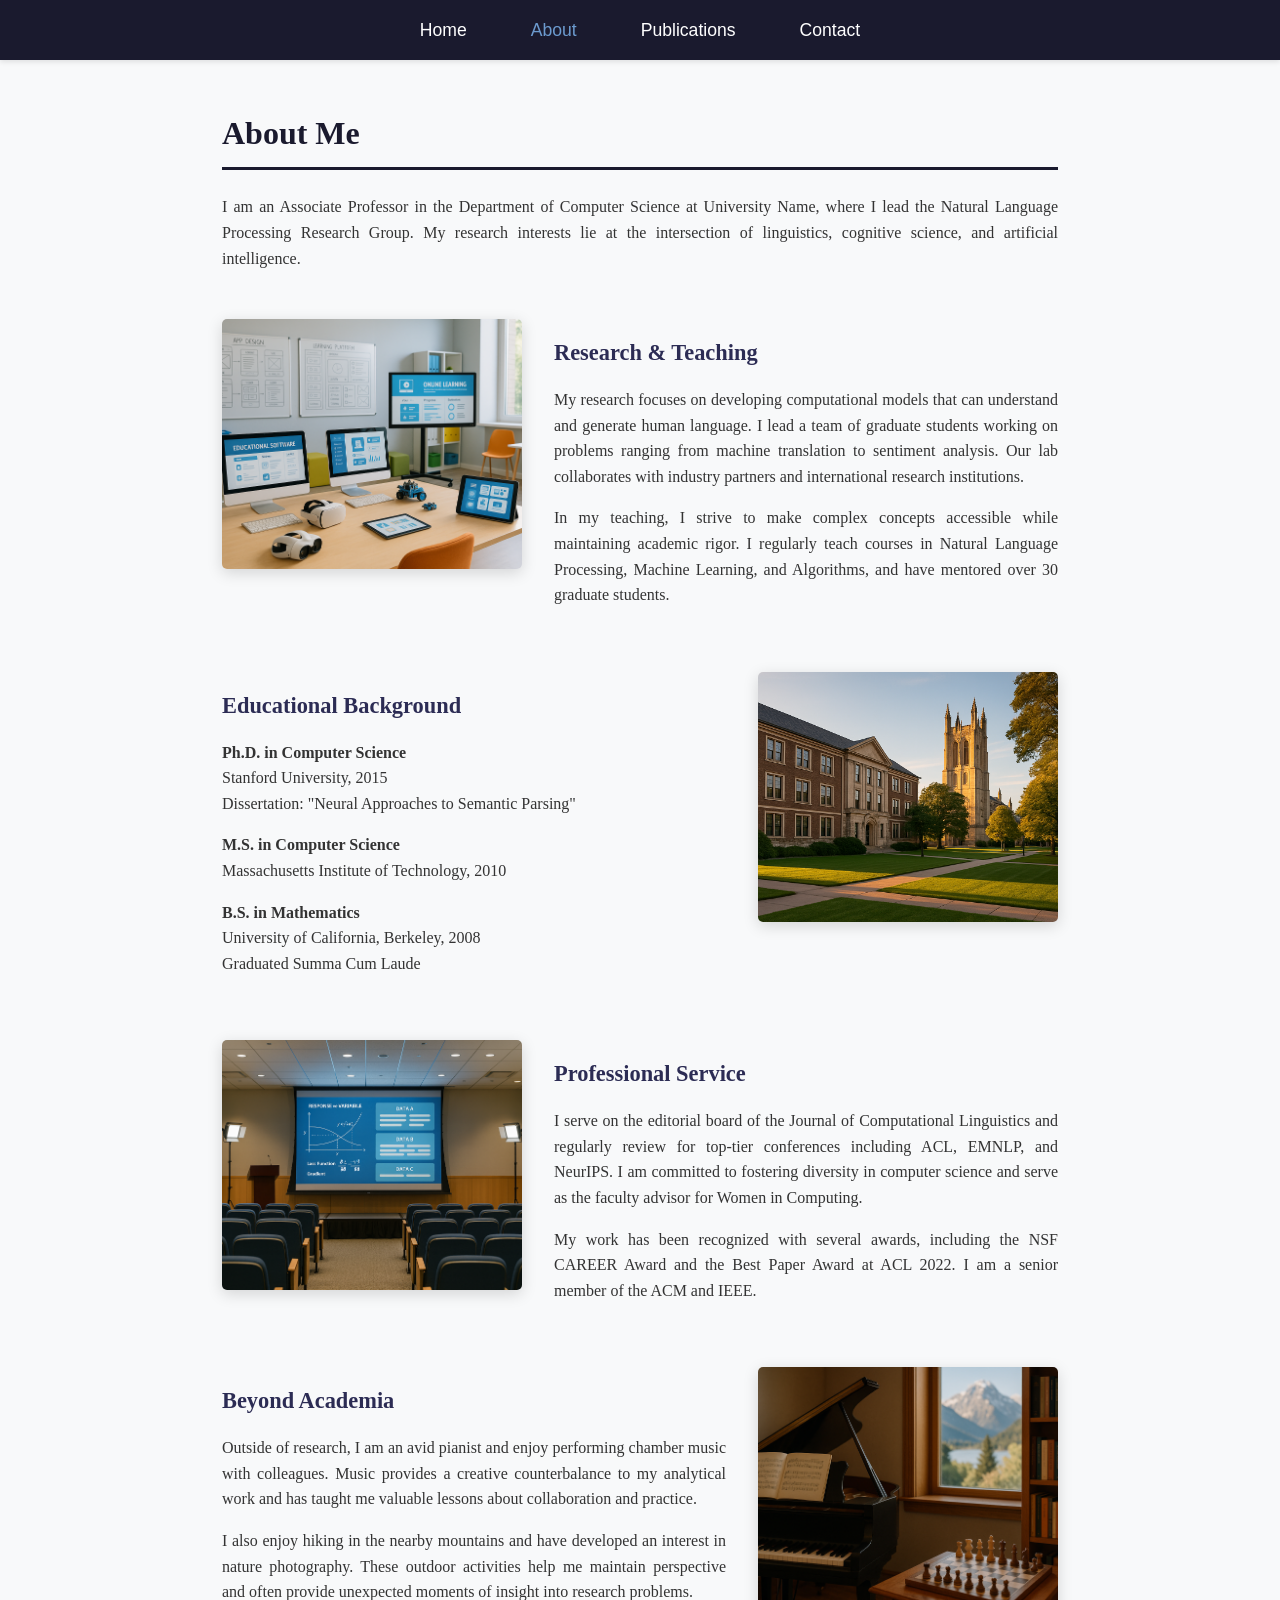
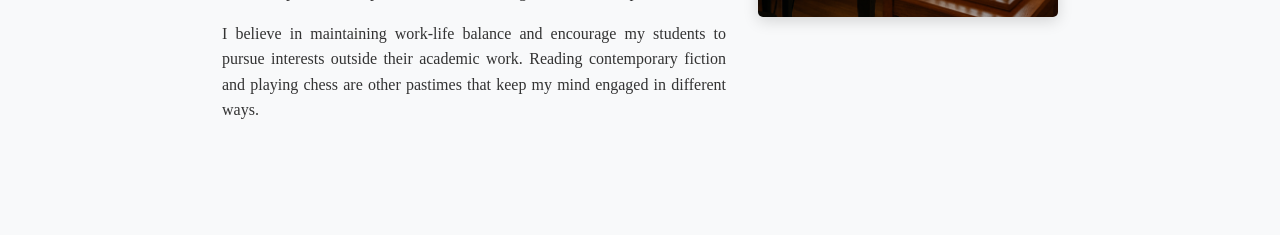
==== about.html @ 494d5796 "Initial commit" ====
<!DOCTYPE html>
<html lang="en">
<head>
    <meta charset="UTF-8">
    <meta name="viewport" content="width=device-width, initial-scale=1.0">
    <!-- CHANGE: Update the title with your name -->
    <title>Dr. Jane Smith - About</title>
    <link rel="stylesheet" href="styles.css">
</head>
<body>
    <nav>
        <ul>
            <li><a href="index.html">Home</a></li>
            <li><a href="about.html" class="active">About</a></li>
            <li><a href="publications.html">Publications</a></li>
            <li><a href="contact.html">Contact</a></li>
        </ul>
    </nav>

    <div class="container">
        <h2>About Me</h2>
        
        <!-- CHANGE: Update with your background information -->
        <p>I am an Associate Professor in the Department of Computer Science at University Name, where I lead the Natural Language Processing Research Group. My research interests lie at the intersection of linguistics, cognitive science, and artificial intelligence.</p>
        
        <!-- Research Section with Image -->
        <div class="about-section">
            <!-- CHANGE: Replace "research.png" with your research-related photo -->
            <img src="research.png" alt="Research Lab" class="about-image">
            <div class="about-text">
                <h3>Research & Teaching</h3>
                <!-- CHANGE: Update with your research description -->
                <p>My research focuses on developing computational models that can understand and generate human language. I lead a team of graduate students working on problems ranging from machine translation to sentiment analysis. Our lab collaborates with industry partners and international research institutions.</p>
                
                <p>In my teaching, I strive to make complex concepts accessible while maintaining academic rigor. I regularly teach courses in Natural Language Processing, Machine Learning, and Algorithms, and have mentored over 30 graduate students.</p>
            </div>
        </div>

        <!-- Education Section with Image -->
        <div class="about-section reverse">
            <!-- CHANGE: Replace "education.png" with graduation or university photo -->
            <img src="education.png" alt="Academic Background" class="about-image">
            <div class="about-text">
                <h3>Educational Background</h3>
                <!-- CHANGE: Update with your educational history -->
                <p><strong>Ph.D. in Computer Science</strong><br>
                Stanford University, 2015<br>
                Dissertation: "Neural Approaches to Semantic Parsing"</p>
                
                <p><strong>M.S. in Computer Science</strong><br>
                Massachusetts Institute of Technology, 2010</p>
                
                <p><strong>B.S. in Mathematics</strong><br>
                University of California, Berkeley, 2008<br>
                Graduated Summa Cum Laude</p>
            </div>
        </div>

        <!-- Professional Interests -->
        <div class="about-section">
            <!-- CHANGE: Replace "conference.png" with professional activity photo -->
            <img src="conference.png" alt="Professional Activities" class="about-image">
            <div class="about-text">
                <h3>Professional Service</h3>
                <!-- CHANGE: Update with your professional activities -->
                <p>I serve on the editorial board of the Journal of Computational Linguistics and regularly review for top-tier conferences including ACL, EMNLP, and NeurIPS. I am committed to fostering diversity in computer science and serve as the faculty advisor for Women in Computing.</p>
                
                <p>My work has been recognized with several awards, including the NSF CAREER Award and the Best Paper Award at ACL 2022. I am a senior member of the ACM and IEEE.</p>
            </div>
        </div>

        <!-- Personal Interests Section with Image -->
        <div class="about-section reverse">
            <!-- CHANGE: Replace "personal.png" with a photo related to hobbies -->
            <img src="personal.png" alt="Personal Interests" class="about-image">
            <div class="about-text">
                <h3>Beyond Academia</h3>
                <!-- CHANGE: Update with your personal interests -->
                <p>Outside of research, I am an avid pianist and enjoy performing chamber music with colleagues. Music provides a creative counterbalance to my analytical work and has taught me valuable lessons about collaboration and practice.</p>
                
                <p>I also enjoy hiking in the nearby mountains and have developed an interest in nature photography. These outdoor activities help me maintain perspective and often provide unexpected moments of insight into research problems.</p>
                
                <p>I believe in maintaining work-life balance and encourage my students to pursue interests outside their academic work. Reading contemporary fiction and playing chess are other pastimes that keep my mind engaged in different ways.</p>
            </div>
        </div>
    </div>
</body>
</html>
---- styles.css ----
/* ============================================
   RESET & GENERAL STYLES
   ============================================ */
* {
    margin: 0;
    padding: 0;
    box-sizing: border-box;
}

body {
    font-family: 'Georgia', 'Times New Roman', serif;
    line-height: 1.6;
    color: #333;
    background-color: #f8f9fa;
}

/* ============================================
   NAVIGATION BAR
   ============================================ */
nav {
    background-color: #1a1a2e;
    padding: 1rem 0;
    position: sticky;
    top: 0;
    z-index: 100;
    box-shadow: 0 2px 5px rgba(0,0,0,0.1);
}

nav ul {
    list-style: none;
    display: flex;
    justify-content: center;
    gap: 2rem;
    flex-wrap: wrap;
}

nav a {
    color: #fff;
    text-decoration: none;
    font-size: 1.1rem;
    transition: color 0.3s;
    font-family: 'Arial', sans-serif;
    padding: 0.5rem 1rem;
}

nav a:hover,
nav a.active {
    color: #6c9bcf;
}

/* ============================================
   CONTAINER & LAYOUT
   ============================================ */
.container {
    max-width: 900px;
    margin: 0 auto;
    padding: 3rem 2rem;
    min-height: calc(100vh - 60px);
}

h1 {
    font-size: 2.5rem;
    margin-bottom: 1rem;
    color: #1a1a2e;
}

h2 {
    font-size: 2rem;
    margin-bottom: 1.5rem;
    color: #1a1a2e;
    border-bottom: 3px solid #1a1a2e;
    padding-bottom: 0.5rem;
}

h3 {
    font-size: 1.4rem;
    margin-top: 1rem;
    margin-bottom: 1rem;
    color: #2c2c54;
}

h4 {
    font-size: 1.1rem;
    margin-bottom: 0.5rem;
    color: #1a1a2e;
}

p {
    margin-bottom: 1rem;
    text-align: justify;
}

/* ============================================
   HOME PAGE STYLES
   ============================================ */
.home-content {
    display: flex;
    align-items: center;
    gap: 3rem;
    margin-top: 3rem;
    flex-wrap: wrap;
}

.portrait-container {
    flex-shrink: 0;
}

.portrait {
    width: 280px;
    height: 320px;
    object-fit: cover;
    border-radius: 5px;
    box-shadow: 0 4px 15px rgba(0,0,0,0.2);
}

.home-text {
    flex: 1;
    min-width: 300px;
}

.subtitle {
    font-size: 1.3rem;
    color: #555;
    margin-bottom: 1.5rem;
    font-style: italic;
}

/* ============================================
   ABOUT PAGE STYLES
   ============================================ */
.about-section {
    display: flex;
    gap: 2rem;
    margin: 3rem 0;
    align-items: flex-start;
    flex-wrap: wrap;
}

.about-section.reverse {
    flex-direction: row-reverse;
}

.about-image {
    width: 300px;
    height: 250px;
    object-fit: cover;
    border-radius: 5px;
    box-shadow: 0 4px 15px rgba(0,0,0,0.15);
    flex-shrink: 0;
}

.about-text {
    flex: 1;
    min-width: 300px;
}

.about-text p {
    margin-bottom: 1rem;
}

/* ============================================
   PUBLICATIONS PAGE STYLES
   ============================================ */
.publication {
    background: white;
    padding: 1.5rem;
    margin-bottom: 1.5rem;
    border-radius: 5px;
    box-shadow: 0 2px 8px rgba(0,0,0,0.1);
    border-left: 4px solid #1a1a2e;
}

.publication-meta {
    font-style: italic;
    color: #666;
    margin-bottom: 0.5rem;
}

/* ============================================
   CONTACT PAGE STYLES
   ============================================ */
.contact-info {
    background: white;
    padding: 2rem;
    border-radius: 5px;
    box-shadow: 0 2px 8px rgba(0,0,0,0.1);
    margin-top: 2rem;
}

.contact-item {
    margin-bottom: 1.5rem;
}

.contact-item strong {
    display: block;
    margin-bottom: 0.3rem;
    color: #1a1a2e;
    font-size: 1.1rem;
}

.contact-item a {
    color: #2c5aa0;
    text-decoration: none;
}

.contact-item a:hover {
    text-decoration: underline;
}

/* ============================================
   RESPONSIVE DESIGN
   ============================================ */
@media (max-width: 768px) {
    .home-content {
        flex-direction: column;
        text-align: center;
    }

    .portrait {
        margin: 0 auto;
    }

    .about-section,
    .about-section.reverse {
        flex-direction: column;
    }

    .about-image {
        width: 100%;
        height: auto;
        max-height: 300px;
    }

    nav ul {
        gap: 1rem;
    }

    h1 {
        font-size: 2rem;
    }

    h2 {
        font-size: 1.7rem;
    }

    .container {
        padding: 2rem 1rem;
    }
}
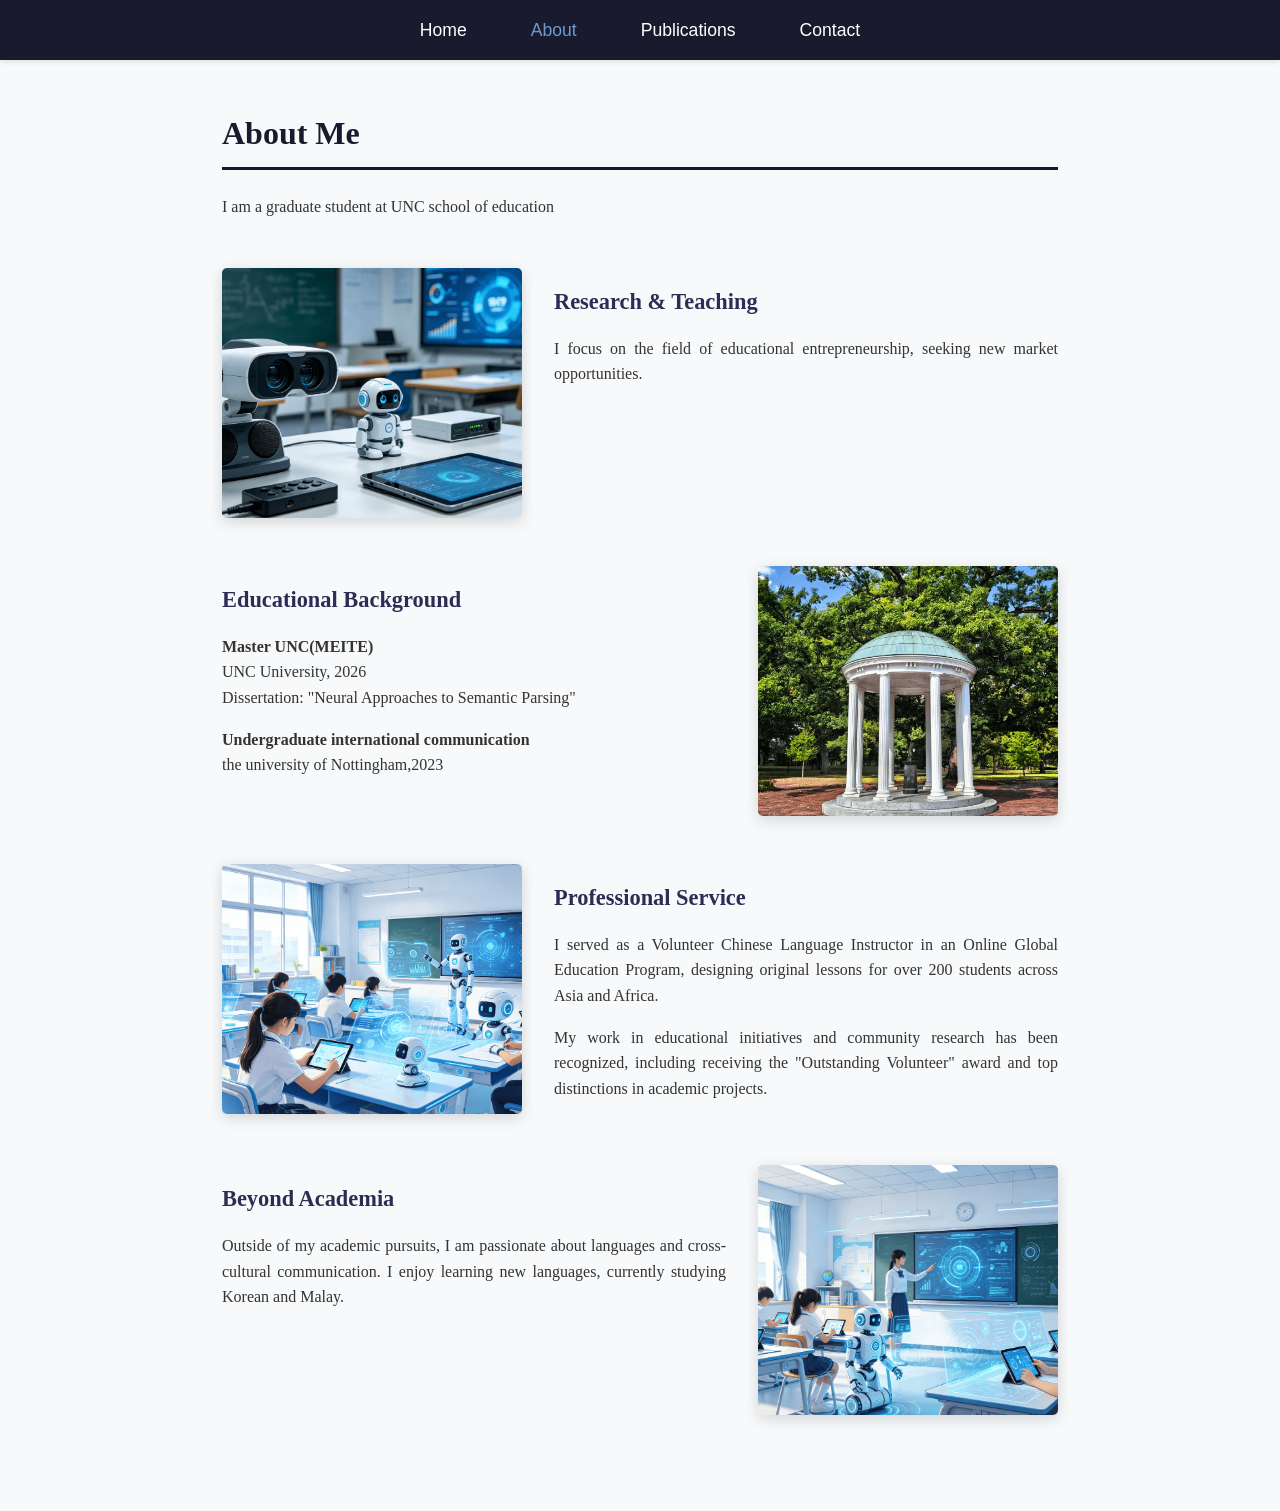
==== commit 6006fc9e: "Update about.html" ====
--- a/about.html
+++ b/about.html
@@ -4,7 +4,7 @@
     <meta charset="UTF-8">
     <meta name="viewport" content="width=device-width, initial-scale=1.0">
     <!-- CHANGE: Update the title with your name -->
-    <title>Dr. Jane Smith - About</title>
+    <title>Zhang Jialing - About</title>
     <link rel="stylesheet" href="styles.css">
 </head>
 <body>
@@ -21,18 +21,16 @@
         <h2>About Me</h2>
         
         <!-- CHANGE: Update with your background information -->
-        <p>I am an Associate Professor in the Department of Computer Science at University Name, where I lead the Natural Language Processing Research Group. My research interests lie at the intersection of linguistics, cognitive science, and artificial intelligence.</p>
-        
+        <p>I am a graduate student at UNC school of education
         <!-- Research Section with Image -->
         <div class="about-section">
             <!-- CHANGE: Replace "research.png" with your research-related photo -->
-            <img src="research.png" alt="Research Lab" class="about-image">
+            <img src="research.png" alt="Research classroom" class="about-image">
             <div class="about-text">
                 <h3>Research & Teaching</h3>
                 <!-- CHANGE: Update with your research description -->
-                <p>My research focuses on developing computational models that can understand and generate human language. I lead a team of graduate students working on problems ranging from machine translation to sentiment analysis. Our lab collaborates with industry partners and international research institutions.</p>
-                
-                <p>In my teaching, I strive to make complex concepts accessible while maintaining academic rigor. I regularly teach courses in Natural Language Processing, Machine Learning, and Algorithms, and have mentored over 30 graduate students.</p>
+                <p>I focus on the field of educational entrepreneurship, seeking new market opportunities.
+                <pIn my research, we mainly explore how to use AI and technology to support education, and how to leverage AI to sell certain educational products in response to specific market demand.</p>
             </div>
         </div>
 
@@ -43,16 +41,12 @@
             <div class="about-text">
                 <h3>Educational Background</h3>
                 <!-- CHANGE: Update with your educational history -->
-                <p><strong>Ph.D. in Computer Science</strong><br>
-                Stanford University, 2015<br>
+                <p><strong>Master UNC(MEITE)</strong><br>
+                UNC University, 2026<br>
                 Dissertation: "Neural Approaches to Semantic Parsing"</p>
                 
-                <p><strong>M.S. in Computer Science</strong><br>
-                Massachusetts Institute of Technology, 2010</p>
-                
-                <p><strong>B.S. in Mathematics</strong><br>
-                University of California, Berkeley, 2008<br>
-                Graduated Summa Cum Laude</p>
+                <p><strong>Undergraduate international communication </strong><br>
+                the university of Nottingham,2023<br>
             </div>
         </div>
 
@@ -63,9 +57,9 @@
             <div class="about-text">
                 <h3>Professional Service</h3>
                 <!-- CHANGE: Update with your professional activities -->
-                <p>I serve on the editorial board of the Journal of Computational Linguistics and regularly review for top-tier conferences including ACL, EMNLP, and NeurIPS. I am committed to fostering diversity in computer science and serve as the faculty advisor for Women in Computing.</p>
+                <p>I served as a Volunteer Chinese Language Instructor in an Online Global Education Program, designing original lessons for over 200 students across Asia and Africa.</p>
                 
-                <p>My work has been recognized with several awards, including the NSF CAREER Award and the Best Paper Award at ACL 2022. I am a senior member of the ACM and IEEE.</p>
+                <p>My work in educational initiatives and community research has been recognized, including receiving the "Outstanding Volunteer" award and top distinctions in academic projects.</p>
             </div>
         </div>
 
@@ -76,11 +70,7 @@
             <div class="about-text">
                 <h3>Beyond Academia</h3>
                 <!-- CHANGE: Update with your personal interests -->
-                <p>Outside of research, I am an avid pianist and enjoy performing chamber music with colleagues. Music provides a creative counterbalance to my analytical work and has taught me valuable lessons about collaboration and practice.</p>
-                
-                <p>I also enjoy hiking in the nearby mountains and have developed an interest in nature photography. These outdoor activities help me maintain perspective and often provide unexpected moments of insight into research problems.</p>
-                
-                <p>I believe in maintaining work-life balance and encourage my students to pursue interests outside their academic work. Reading contemporary fiction and playing chess are other pastimes that keep my mind engaged in different ways.</p>
+                <p>Outside of my academic pursuits, I am passionate about languages and cross-cultural communication. I enjoy learning new languages, currently studying Korean and Malay.</p>
             </div>
         </div>
     </div>
--- a/styles.css
+++ b/styles.css
@@ -61,7 +61,7 @@
 h1 {
     font-size: 2.5rem;
     margin-bottom: 1rem;
-    color: #1a1a2e;
+    color: #3498db;
 }
 
 h2 {
@@ -246,4 +246,4 @@
     .container {
         padding: 2rem 1rem;
     }
-}+}
